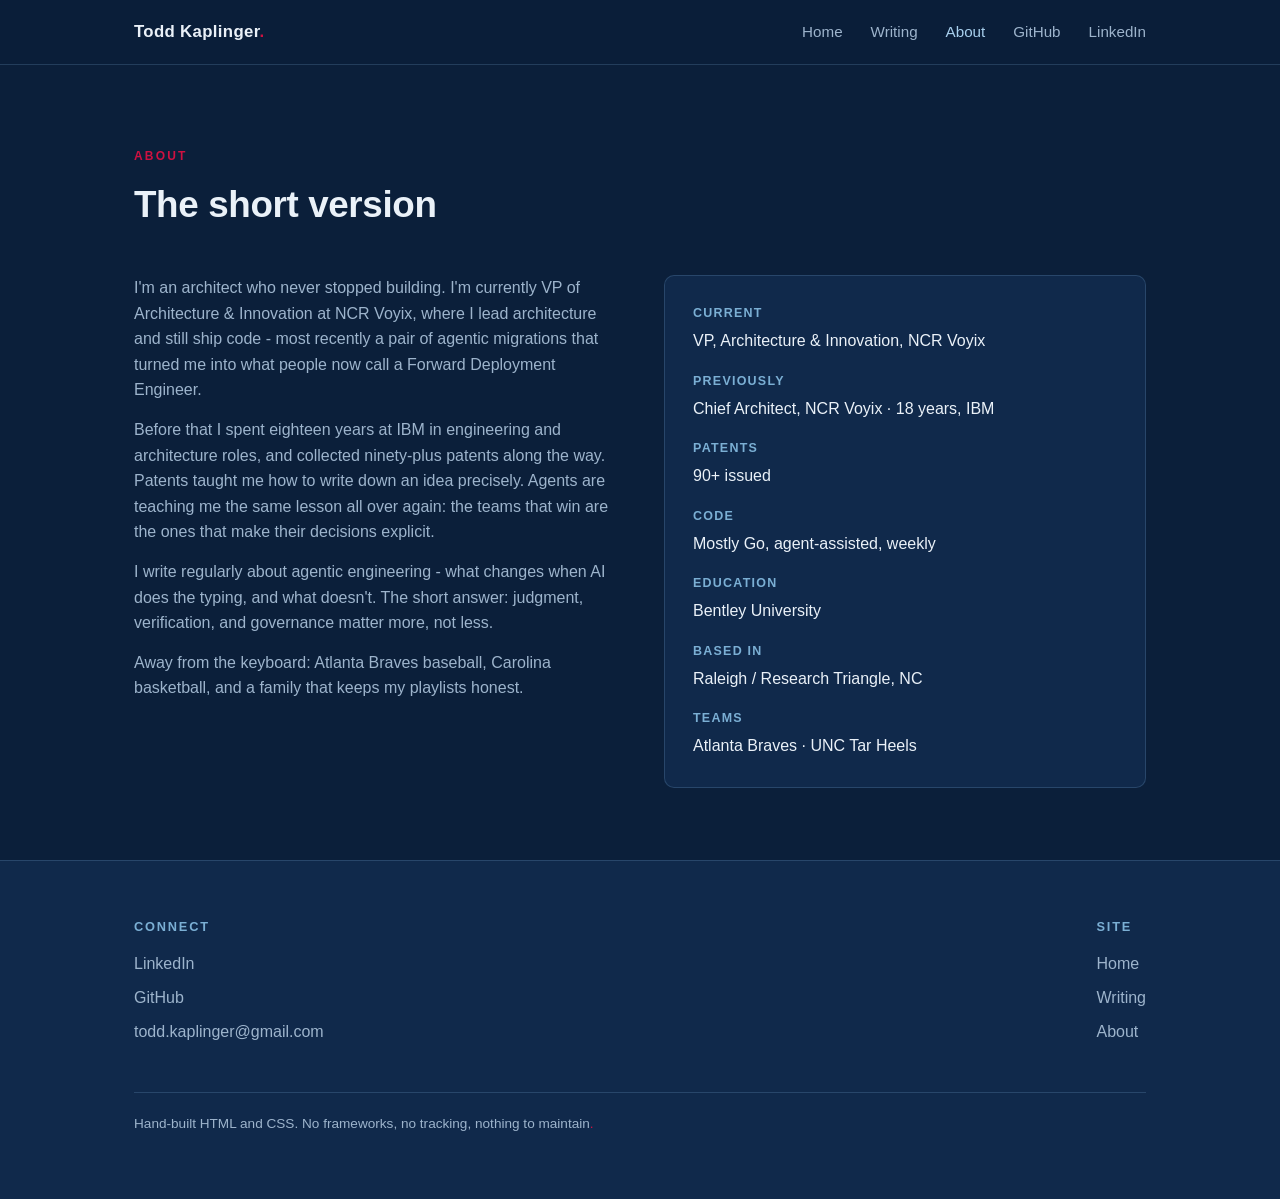
==== about.html @ be7c3c0d "Add files via upload" ====
<!DOCTYPE html>
<html lang="en">
<head>
<meta charset="utf-8">
<meta name="viewport" content="width=device-width, initial-scale=1">
<title>About - Todd Kaplinger</title>
<meta name="description" content="About Todd Kaplinger: architect, builder, writer.">
<link rel="stylesheet" href="styles.css">
</head>
<body>

<nav>
  <div class="wrap">
    <a class="brand" href="index.html">Todd Kaplinger<span class="dot">.</span></a>
    <ul>
      <li><a href="index.html">Home</a></li>
      <li><a href="writing.html">Writing</a></li>
      <li><a href="about.html" class="active">About</a></li>
      <li><a href="https://github.com/todkap">GitHub</a></li>
      <li><a href="https://www.linkedin.com/in/toddkaplinger/">LinkedIn</a></li>
    </ul>
  </div>
</nav>

<section>
  <div class="wrap">
    <div class="section-head">
      <p class="eyebrow">About</p>
      <h2>The short version</h2>
    </div>
    <div class="split">
      <div>
        <p>
          I'm an architect who never stopped building. I'm currently VP of
          Architecture &amp; Innovation at NCR Voyix, where I lead architecture
          and still ship code - most recently a pair of agentic migrations that
          turned me into what people now call a Forward Deployment Engineer.
        </p>
        <p>
          Before that I spent eighteen years at IBM in engineering and
          architecture roles, and collected ninety-plus patents along the way.
          Patents taught me how to write down an idea precisely. Agents are
          teaching me the same lesson all over again: the teams that win are
          the ones that make their decisions explicit.
        </p>
        <p>
          I write regularly about agentic engineering - what changes when AI
          does the typing, and what doesn't. The short answer: judgment,
          verification, and governance matter more, not less.
        </p>
        <p>
          Away from the keyboard: Atlanta Braves baseball, Carolina basketball,
          and a family that keeps my playlists honest.
        </p>
      </div>
      <div>
        <dl class="facts">
          <dt>Current</dt>
          <dd>VP, Architecture &amp; Innovation, NCR Voyix</dd>
          <dt>Previously</dt>
          <dd>Chief Architect, NCR Voyix &middot; 18 years, IBM</dd>
          <dt>Patents</dt>
          <dd>90+ issued</dd>
          <dt>Code</dt>
          <dd>Mostly Go, agent-assisted, weekly</dd>
          <dt>Education</dt>
          <dd>Bentley University</dd>
          <dt>Based in</dt>
          <dd>Raleigh / Research Triangle, NC</dd>
          <dt>Teams</dt>
          <dd>Atlanta Braves &middot; UNC Tar Heels</dd>
        </dl>
      </div>
    </div>
  </div>
</section>

<footer>
  <div class="wrap">
    <div class="cols">
      <div>
        <h4>Connect</h4>
        <ul>
          <li><a href="https://www.linkedin.com/in/toddkaplinger/">LinkedIn</a></li>
          <li><a href="https://github.com/todkap">GitHub</a></li>
          <li><a href="mailto:todd.kaplinger@gmail.com">todd.kaplinger@gmail.com</a></li>
        </ul>
      </div>
      <div>
        <h4>Site</h4>
        <ul>
          <li><a href="index.html">Home</a></li>
          <li><a href="writing.html">Writing</a></li>
          <li><a href="about.html">About</a></li>
        </ul>
      </div>
    </div>
    <p class="note">Hand-built HTML and CSS. No frameworks, no tracking, nothing to maintain<span class="dot">.</span></p>
  </div>
</footer>

</body>
</html>
---- styles.css ----
/* Todd Kaplinger - personal site
   Palette: Braves navy base, Carolina blue accent, sparing Braves red.
   Dependency-free: system fonts, no frameworks, no build step. */

:root {
  --navy: #0b1f3a;
  --navy-2: #10294b;
  --navy-3: #16334f;
  --ink: #eaf1f8;
  --muted: #9db4cc;
  --carolina: #7bafd4;
  --carolina-bright: #a8d0ee;
  --red: #ce1141;
  --line: rgba(123, 175, 212, 0.22);
  --max: 1060px;
}

* { box-sizing: border-box; margin: 0; padding: 0; }

html { scroll-behavior: smooth; }

body {
  background: var(--navy);
  color: var(--ink);
  font-family: -apple-system, BlinkMacSystemFont, "Segoe UI", Roboto, Helvetica, Arial, sans-serif;
  line-height: 1.6;
  -webkit-font-smoothing: antialiased;
}

a { color: var(--carolina-bright); text-decoration: none; }
a:hover { text-decoration: underline; }

.wrap { max-width: var(--max); margin: 0 auto; padding: 0 24px; }

/* ---------- Nav ---------- */
nav {
  position: sticky; top: 0; z-index: 10;
  background: rgba(11, 31, 58, 0.92);
  backdrop-filter: blur(8px);
  border-bottom: 1px solid var(--line);
}
nav .wrap {
  display: flex; align-items: center; justify-content: space-between;
  height: 64px;
}
.brand {
  font-weight: 700; font-size: 1.05rem; letter-spacing: 0.02em;
  color: var(--ink);
}
.brand:hover { text-decoration: none; color: var(--carolina-bright); }
.brand .dot { color: var(--red); }
nav ul { display: flex; gap: 28px; list-style: none; }
nav ul a { color: var(--muted); font-size: 0.95rem; }
nav ul a:hover, nav ul a.active { color: var(--carolina-bright); text-decoration: none; }

/* ---------- Hero ---------- */
.hero {
  position: relative;
  padding: 110px 0 90px;
  background:
    radial-gradient(900px 420px at 85% -10%, rgba(123, 175, 212, 0.16), transparent 60%),
    radial-gradient(700px 380px at 0% 110%, rgba(206, 17, 65, 0.07), transparent 55%),
    var(--navy);
  border-bottom: 1px solid var(--line);
}
.hero .kicker {
  color: var(--carolina);
  text-transform: uppercase;
  letter-spacing: 0.18em;
  font-size: 0.8rem;
  font-weight: 600;
  margin-bottom: 18px;
}
.hero h1 {
  font-size: clamp(2.6rem, 6vw, 4.4rem);
  line-height: 1.05;
  letter-spacing: -0.02em;
  max-width: 14ch;
  margin-bottom: 24px;
}
.hero h1 .accent { color: var(--carolina-bright); }
.hero p.lede {
  color: var(--muted);
  font-size: 1.15rem;
  max-width: 56ch;
  margin-bottom: 36px;
}
.cta-row { display: flex; gap: 16px; flex-wrap: wrap; }
.btn {
  display: inline-block;
  padding: 12px 26px;
  border-radius: 6px;
  font-weight: 600;
  font-size: 0.98rem;
  border: 1px solid var(--carolina);
  color: var(--navy);
  background: var(--carolina);
  transition: background 0.15s ease, color 0.15s ease;
}
.btn:hover { background: var(--carolina-bright); text-decoration: none; }
.btn.ghost {
  background: transparent;
  color: var(--carolina-bright);
}
.btn.ghost:hover { background: rgba(123, 175, 212, 0.12); }

/* ---------- Sections ---------- */
section { padding: 72px 0; border-bottom: 1px solid var(--line); }
section:last-of-type { border-bottom: none; }

.section-head { margin-bottom: 40px; }
.section-head .eyebrow {
  color: var(--red);
  text-transform: uppercase;
  letter-spacing: 0.18em;
  font-size: 0.75rem;
  font-weight: 700;
  margin-bottom: 10px;
}
.section-head h2 {
  font-size: clamp(1.7rem, 3.5vw, 2.3rem);
  letter-spacing: -0.01em;
}
.section-head p { color: var(--muted); margin-top: 10px; max-width: 60ch; }

/* ---------- Cards ---------- */
.cards {
  display: grid;
  grid-template-columns: repeat(auto-fit, minmax(290px, 1fr));
  gap: 22px;
}
.card {
  background: var(--navy-2);
  border: 1px solid var(--line);
  border-radius: 10px;
  padding: 26px;
  display: flex; flex-direction: column;
  transition: border-color 0.15s ease, transform 0.15s ease;
}
.card:hover { border-color: var(--carolina); transform: translateY(-2px); }
.card .date {
  color: var(--carolina);
  font-size: 0.78rem;
  font-weight: 600;
  letter-spacing: 0.08em;
  text-transform: uppercase;
  margin-bottom: 10px;
}
.card h3 { font-size: 1.15rem; line-height: 1.35; margin-bottom: 10px; }
.card h3 a { color: var(--ink); }
.card h3 a:hover { color: var(--carolina-bright); text-decoration: none; }
.card p { color: var(--muted); font-size: 0.95rem; flex: 1; }
.card .meta { margin-top: 16px; font-size: 0.85rem; color: var(--carolina); }
.card .more { margin-top: 16px; font-size: 0.9rem; font-weight: 600; }

/* ---------- Two-column professional block ---------- */
.split {
  display: grid;
  grid-template-columns: 1fr 1fr;
  gap: 48px;
  align-items: start;
}
.split h3 { font-size: 1.2rem; margin-bottom: 14px; color: var(--carolina-bright); }
.split p, .split li { color: var(--muted); }
.split p + p { margin-top: 14px; }
.split ul { list-style: none; margin-top: 6px; }
.split li {
  padding: 12px 0 12px 22px;
  border-bottom: 1px solid var(--line);
  position: relative;
}
.split li:last-child { border-bottom: none; }
.split li::before {
  content: "";
  position: absolute; left: 0; top: 22px;
  width: 8px; height: 8px; border-radius: 50%;
  background: var(--carolina);
}
.split li strong { color: var(--ink); font-weight: 600; }

/* ---------- Article list (writing page) ---------- */
.group-title {
  font-size: 0.8rem; font-weight: 700;
  text-transform: uppercase; letter-spacing: 0.16em;
  color: var(--red);
  margin: 48px 0 8px;
}
.group-title:first-of-type { margin-top: 0; }
.article {
  display: block;
  padding: 22px 4px;
  border-bottom: 1px solid var(--line);
}
.article:hover { text-decoration: none; background: rgba(123, 175, 212, 0.05); }
.article .row { display: flex; gap: 22px; align-items: baseline; }
.article .when {
  flex: 0 0 86px;
  color: var(--carolina);
  font-size: 0.82rem; font-weight: 600;
  text-transform: uppercase; letter-spacing: 0.06em;
}
.article .body { flex: 1; }
.article h3 { color: var(--ink); font-size: 1.08rem; margin-bottom: 4px; }
.article:hover h3 { color: var(--carolina-bright); }
.article p { color: var(--muted); font-size: 0.92rem; }

/* ---------- About page ---------- */
.facts {
  background: var(--navy-2);
  border: 1px solid var(--line);
  border-radius: 10px;
  padding: 28px;
}
.facts dt {
  color: var(--carolina);
  font-size: 0.78rem; font-weight: 700;
  text-transform: uppercase; letter-spacing: 0.1em;
  margin-top: 18px;
}
.facts dt:first-child { margin-top: 0; }
.facts dd { color: var(--ink); margin-top: 4px; }

/* ---------- Footer ---------- */
footer {
  padding: 56px 0 64px;
  background: var(--navy-2);
  border-top: 1px solid var(--line);
}
footer .cols {
  display: flex; justify-content: space-between; gap: 32px; flex-wrap: wrap;
}
footer h4 {
  font-size: 0.8rem; text-transform: uppercase; letter-spacing: 0.14em;
  color: var(--carolina); margin-bottom: 14px;
}
footer ul { list-style: none; }
footer li { margin-bottom: 8px; }
footer a { color: var(--muted); }
footer a:hover { color: var(--carolina-bright); }
footer .note {
  margin-top: 40px; padding-top: 20px;
  border-top: 1px solid var(--line);
  color: var(--muted); font-size: 0.85rem;
}
footer .note .dot { color: var(--red); }

@media (max-width: 760px) {
  .split { grid-template-columns: 1fr; gap: 28px; }
  nav .wrap { height: auto; padding: 12px 24px; flex-wrap: wrap; row-gap: 8px; }
  nav ul { gap: 16px; flex-wrap: wrap; }
  nav ul a { font-size: 0.88rem; }
  .hero { padding: 72px 0 64px; }
  .article .row { flex-direction: column; gap: 4px; }
  .article .when { flex: none; }
}
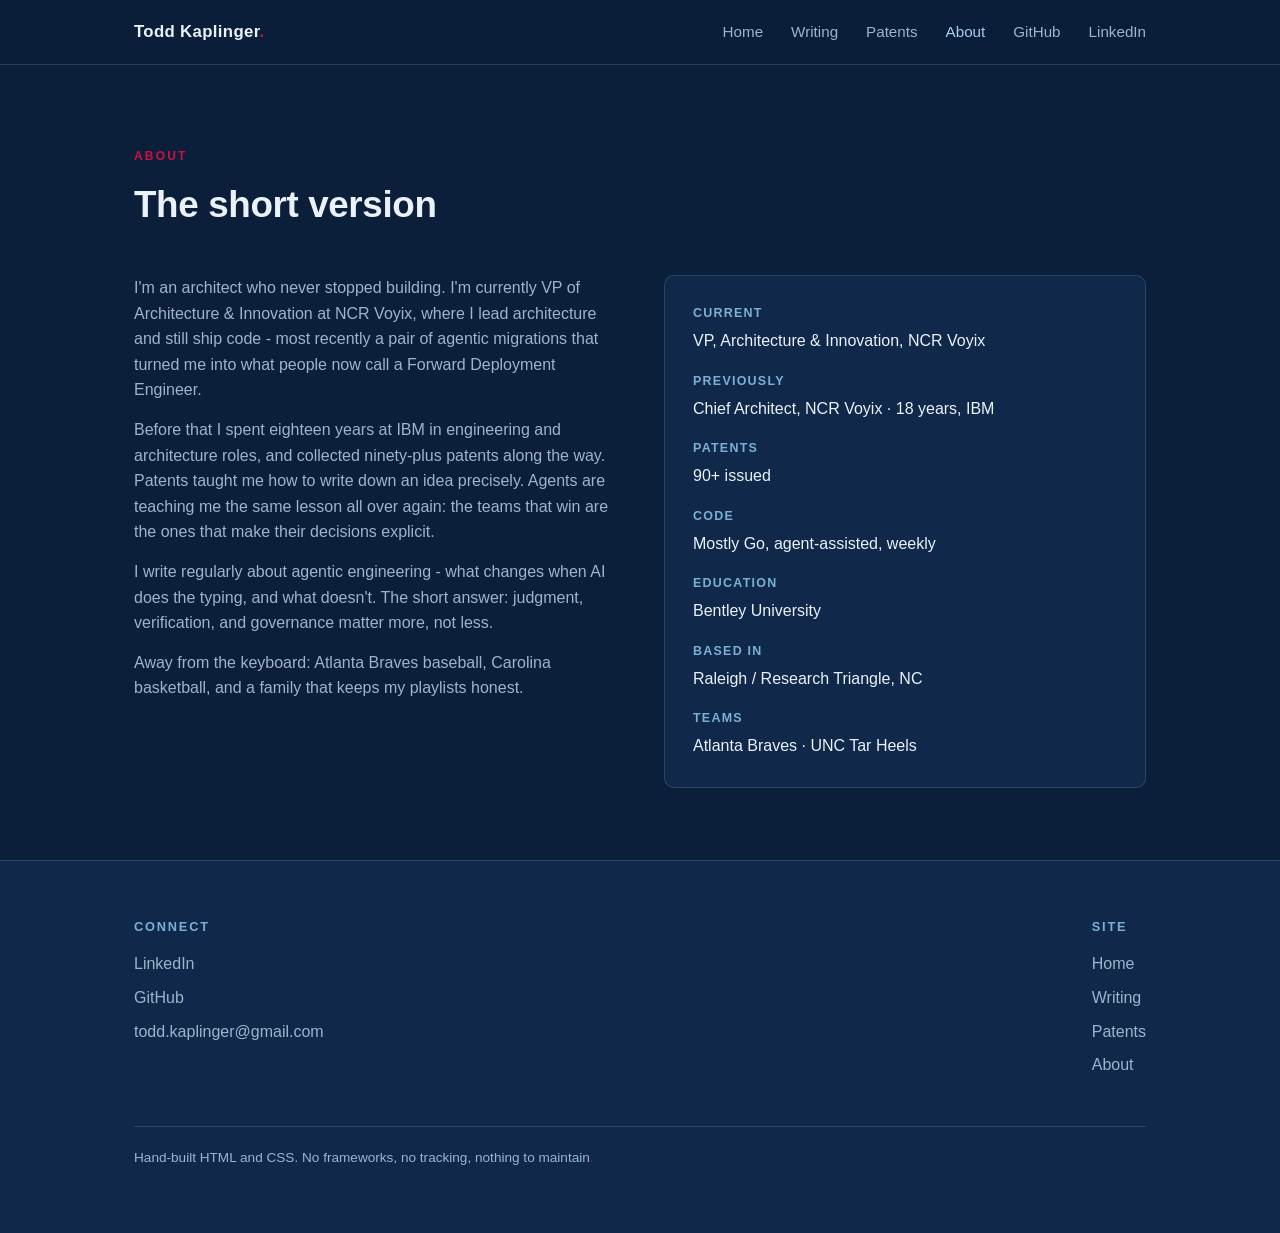
==== commit 17b6ccfc: "Add files via upload" ====
--- a/about.html
+++ b/about.html
@@ -5,6 +5,20 @@
 <meta name="viewport" content="width=device-width, initial-scale=1">
 <title>About - Todd Kaplinger</title>
 <meta name="description" content="About Todd Kaplinger: architect, builder, writer.">
+<meta property="og:type" content="website">
+<meta property="og:site_name" content="Todd Kaplinger">
+<meta property="og:title" content="About | Todd Kaplinger">
+<meta property="og:description" content="Architect, builder, and writer. The background behind Architecture that ships.">
+<meta property="og:image" content="https://todkap.github.io/og.png">
+<meta property="og:image:type" content="image/png">
+<meta property="og:image:width" content="1200">
+<meta property="og:image:height" content="630">
+<meta property="og:image:alt" content="Todd Kaplinger. Architecture that ships. Agentic engineering. Systems. Teams.">
+<meta name="twitter:card" content="summary_large_image">
+<meta name="twitter:title" content="About | Todd Kaplinger">
+<meta name="twitter:description" content="Architect, builder, and writer. The background behind Architecture that ships.">
+<meta name="twitter:image" content="https://todkap.github.io/og.png">
+<meta name="twitter:image:alt" content="Todd Kaplinger. Architecture that ships. Agentic engineering. Systems. Teams.">
 <link rel="stylesheet" href="styles.css">
 </head>
 <body>
@@ -15,6 +29,7 @@
     <ul>
       <li><a href="index.html">Home</a></li>
       <li><a href="writing.html">Writing</a></li>
+      <li><a href="patents.html">Patents</a></li>
       <li><a href="about.html" class="active">About</a></li>
       <li><a href="https://github.com/todkap">GitHub</a></li>
       <li><a href="https://www.linkedin.com/in/toddkaplinger/">LinkedIn</a></li>
@@ -91,7 +106,8 @@
         <ul>
           <li><a href="index.html">Home</a></li>
           <li><a href="writing.html">Writing</a></li>
-          <li><a href="about.html">About</a></li>
+          <li><a href="patents.html">Patents</a></li>
+      <li><a href="about.html">About</a></li>
         </ul>
       </div>
     </div>
